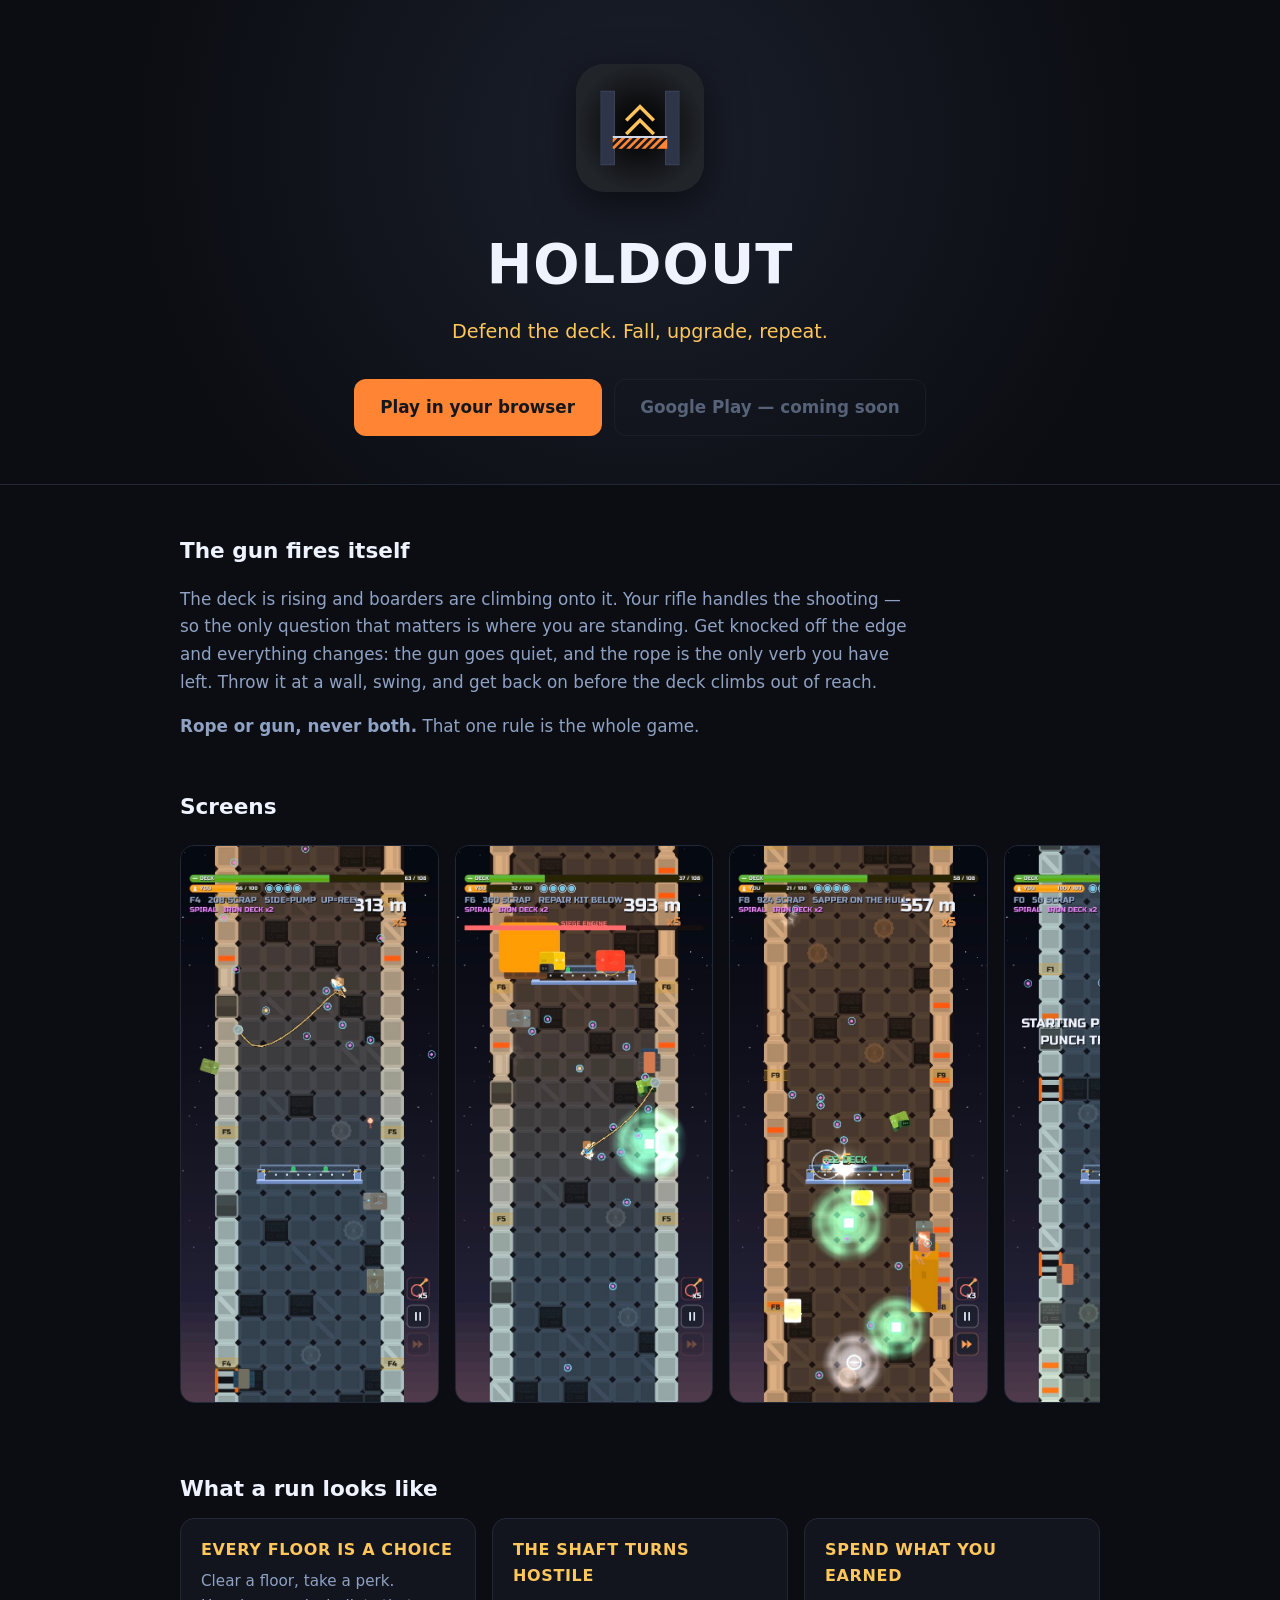
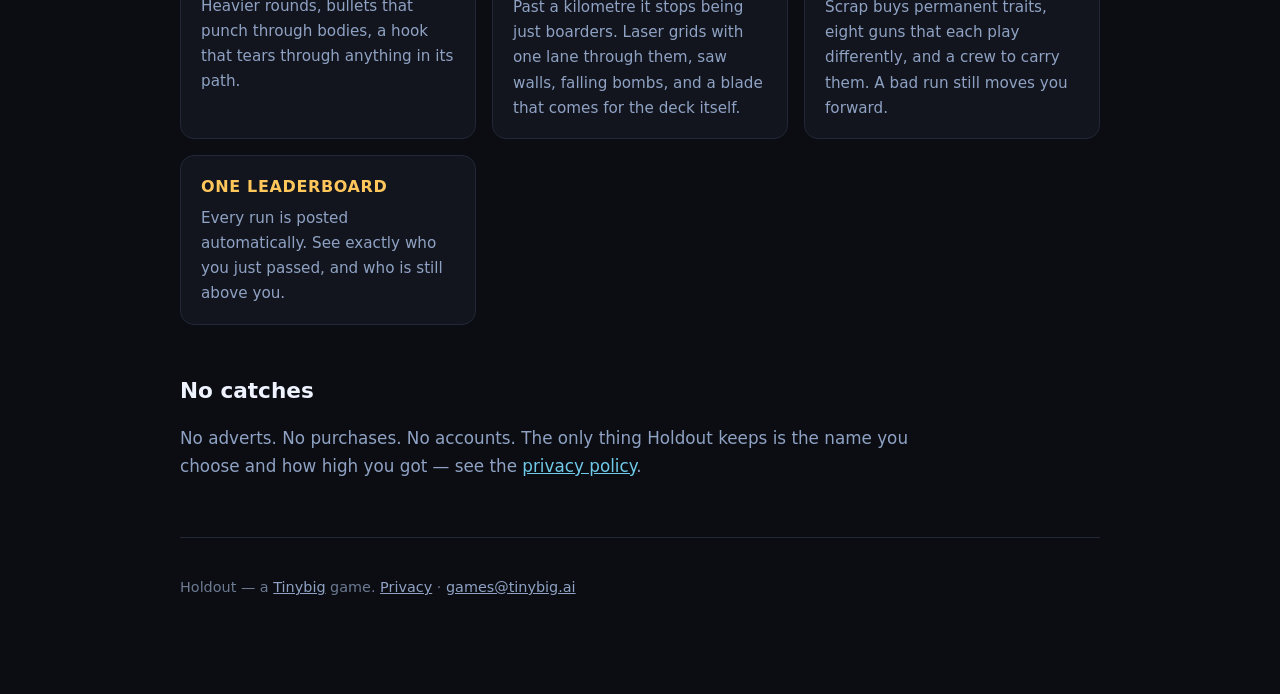
==== holdout/index.html @ 182de976 "Holdout landing page at /holdout, with screenshots and store assets" ====
<!doctype html>
<html lang="en">
<head>
<meta charset="utf-8">
<meta name="viewport" content="width=device-width, initial-scale=1">
<title>Holdout — Defend the Deck</title>
<meta name="description" content="The gun fires itself. Your job is to hold the deck. A one-thumb survival climb: run, jump, and grapple back when the shaft takes you.">

<!-- Link previews. The feature graphic is already 1024x500, which is close
     enough to the 1.91:1 both cards want that it needs no second crop. -->
<meta property="og:title" content="Holdout — Defend the Deck">
<meta property="og:description" content="The gun fires itself. Your job is to hold the deck.">
<meta property="og:image" content="https://games.tinybig.ai/holdout/assets/feature.png">
<meta property="og:url" content="https://games.tinybig.ai/holdout/">
<meta property="og:type" content="website">
<meta name="twitter:card" content="summary_large_image">
<link rel="icon" type="image/png" href="/holdout/assets/icon.png">

<style>
  :root {
    color-scheme: dark;
    --bg: #0b0d12;
    --panel: #12151d;
    --line: #232838;
    --ink: #eef3ff;
    --dim: #8fa2c4;
    --faint: #6c7a92;
    --gold: #ffc65c;
    --orange: #ff8434;
  }
  * { box-sizing: border-box; }
  body {
    margin: 0;
    background: var(--bg);
    color: var(--ink);
    font: 16px/1.65 system-ui, -apple-system, "Segoe UI", Roboto, sans-serif;
  }
  .wrap { max-width: 60rem; margin: 0 auto; padding: 0 1.25rem 5rem; }

  /* Hero. The radial matches the icon's own backdrop so the page and the mark
     read as one thing rather than as art pasted onto a template. */
  header {
    text-align: center;
    padding: 4rem 1.25rem 3rem;
    background: radial-gradient(circle at 50% 30%, #1a1f2b 0%, var(--bg) 70%);
    border-bottom: 1px solid var(--line);
  }
  header img.icon {
    width: 128px; height: 128px; border-radius: 28px;
    box-shadow: 0 12px 40px rgba(0,0,0,.6);
  }
  h1 { font-size: clamp(2.2rem, 7vw, 3.4rem); margin: 1.25rem 0 .35rem; letter-spacing: .02em; }
  .tag { color: var(--gold); font-size: clamp(1rem, 3.4vw, 1.2rem); margin: 0 0 2rem; }

  .cta { display: flex; gap: .75rem; justify-content: center; flex-wrap: wrap; }
  .btn {
    display: inline-block; padding: .85rem 1.6rem; border-radius: 12px;
    font-weight: 600; text-decoration: none; font-size: 1.05rem;
    border: 1px solid transparent; transition: transform .12s ease;
  }
  .btn:active { transform: translateY(1px); }
  .btn-primary { background: var(--orange); color: #15171d; }
  .btn-ghost { border-color: var(--line); color: var(--dim); }
  .btn-ghost[aria-disabled="true"] { opacity: .55; cursor: default; }

  h2 { font-size: 1.35rem; margin: 3rem 0 .75rem; }
  p.lede { color: var(--dim); font-size: 1.05rem; max-width: 46rem; }

  /* Screenshots scroll sideways rather than reflowing into a grid: they are
     tall phone captures, and a grid of them on a wide screen is mostly gaps. */
  .shots {
    display: flex; gap: 1rem; overflow-x: auto; padding: .5rem 0 1.25rem;
    scroll-snap-type: x mandatory; -webkit-overflow-scrolling: touch;
  }
  .shots img {
    height: 62vh; max-height: 620px; width: auto; border-radius: 14px;
    border: 1px solid var(--line); scroll-snap-align: center; flex: 0 0 auto;
  }

  .feats { display: grid; gap: 1rem; grid-template-columns: repeat(auto-fit, minmax(15rem, 1fr)); }
  .feat { background: var(--panel); border: 1px solid var(--line); border-radius: 14px; padding: 1.1rem 1.25rem; }
  .feat h3 { margin: 0 0 .35rem; font-size: 1rem; color: var(--gold); letter-spacing: .04em; }
  .feat p { margin: 0; color: var(--dim); font-size: .95rem; }

  footer { margin-top: 3.5rem; padding-top: 1.5rem; border-top: 1px solid var(--line); color: var(--faint); font-size: .9rem; }
  footer a { color: var(--dim); }
  a { color: #6fc9e8; }
</style>
</head>
<body>

<header>
  <img class="icon" src="/holdout/assets/icon.png" alt="Holdout icon">
  <h1>HOLDOUT</h1>
  <p class="tag">Defend the deck. Fall, upgrade, repeat.</p>
  <div class="cta">
    <a class="btn btn-primary" href="https://holdout-xi.vercel.app/">Play in your browser</a>
    <!-- Swap href and drop aria-disabled the moment the listing is public. -->
    <span class="btn btn-ghost" aria-disabled="true">Google Play — coming soon</span>
  </div>
</header>

<div class="wrap">

  <h2>The gun fires itself</h2>
  <p class="lede">
    The deck is rising and boarders are climbing onto it. Your rifle handles the
    shooting — so the only question that matters is where you are standing.
    Get knocked off the edge and everything changes: the gun goes quiet, and the
    rope is the only verb you have left. Throw it at a wall, swing, and get back
    on before the deck climbs out of reach.
  </p>
  <p class="lede"><strong>Rope or gun, never both.</strong> That one rule is the whole game.</p>

  <h2>Screens</h2>
  <div class="shots">
    <img src="/holdout/assets/shot1.jpg" alt="Swinging on the rope beneath the deck" loading="lazy">
    <img src="/holdout/assets/shot2.jpg" alt="Holding the deck against boarders" loading="lazy">
    <img src="/holdout/assets/shot3.jpg" alt="Choosing a perk between floors" loading="lazy">
    <img src="/holdout/assets/shot4.jpg" alt="A hazard filling the shaft" loading="lazy">
  </div>

  <h2>What a run looks like</h2>
  <div class="feats">
    <div class="feat">
      <h3>EVERY FLOOR IS A CHOICE</h3>
      <p>Clear a floor, take a perk. Heavier rounds, bullets that punch through
         bodies, a hook that tears through anything in its path.</p>
    </div>
    <div class="feat">
      <h3>THE SHAFT TURNS HOSTILE</h3>
      <p>Past a kilometre it stops being just boarders. Laser grids with one lane
         through them, saw walls, falling bombs, and a blade that comes for the
         deck itself.</p>
    </div>
    <div class="feat">
      <h3>SPEND WHAT YOU EARNED</h3>
      <p>Scrap buys permanent traits, eight guns that each play differently, and a
         crew to carry them. A bad run still moves you forward.</p>
    </div>
    <div class="feat">
      <h3>ONE LEADERBOARD</h3>
      <p>Every run is posted automatically. See exactly who you just passed, and
         who is still above you.</p>
    </div>
  </div>

  <h2>No catches</h2>
  <p class="lede">
    No adverts. No purchases. No accounts. The only thing Holdout keeps is the
    name you choose and how high you got — see the
    <a href="/holdout/privacy/">privacy policy</a>.
  </p>

  <footer>
    <p>Holdout — a <a href="https://tinybig.ai">Tinybig</a> game.
       <a href="/holdout/privacy/">Privacy</a> ·
       <a href="mailto:games@tinybig.ai">games@tinybig.ai</a></p>
  </footer>
</div>

</body>
</html>
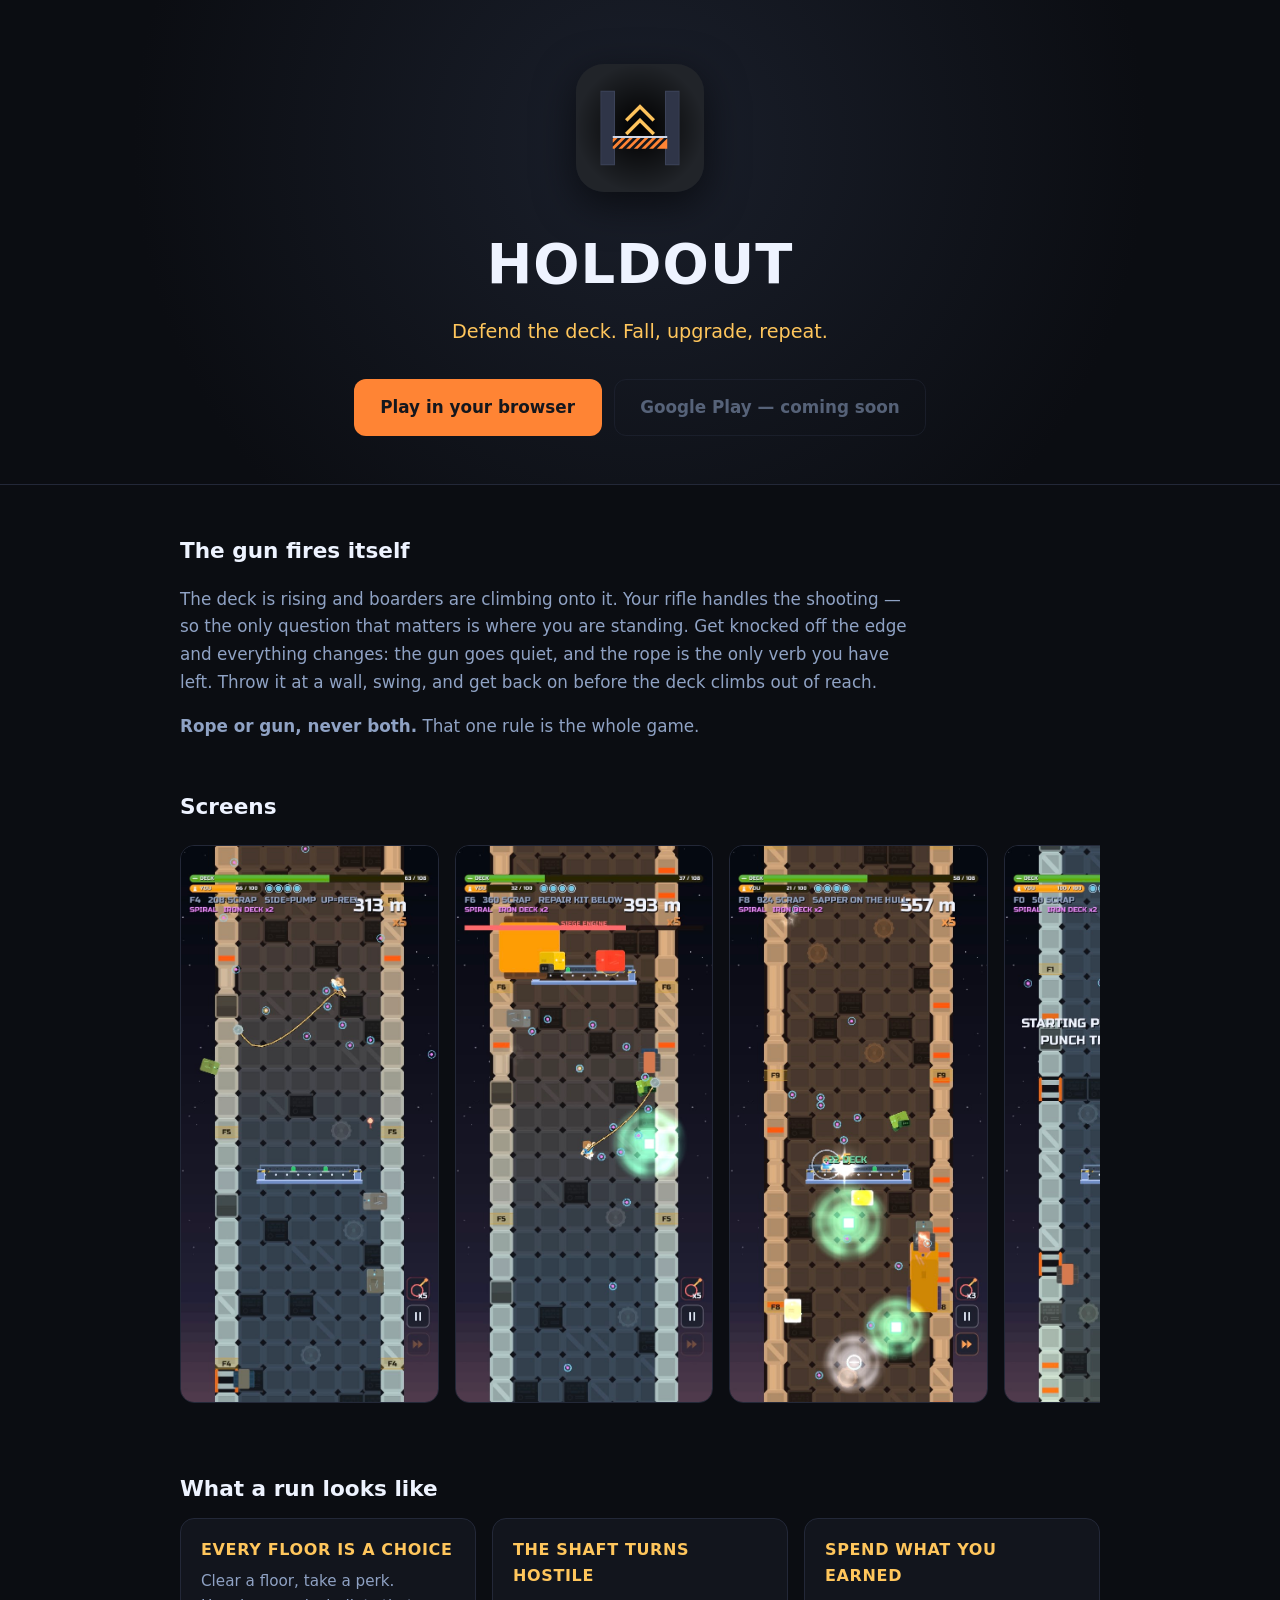
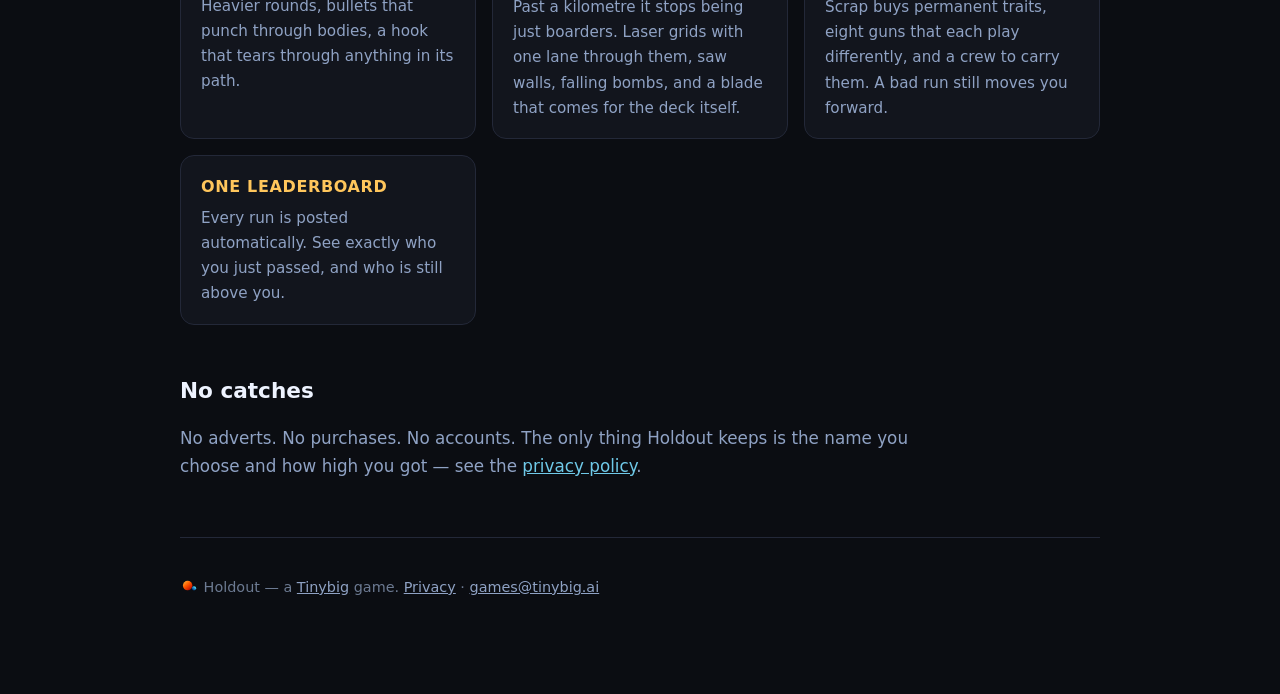
==== commit ea5df5e1: "Tinybig mark on the games site" ====
--- a/holdout/index.html
+++ b/holdout/index.html
@@ -153,7 +153,9 @@
   </p>
 
   <footer>
-    <p>Holdout — a <a href="https://tinybig.ai">Tinybig</a> game.
+    <p><img src="/assets/tinybig-logo.svg" alt="" width="18" height="18"
+       style="vertical-align:-3px;margin-right:.35rem">Holdout — a
+       <a href="https://tinybig.ai">Tinybig</a> game.
        <a href="/holdout/privacy/">Privacy</a> ·
        <a href="mailto:games@tinybig.ai">games@tinybig.ai</a></p>
   </footer>
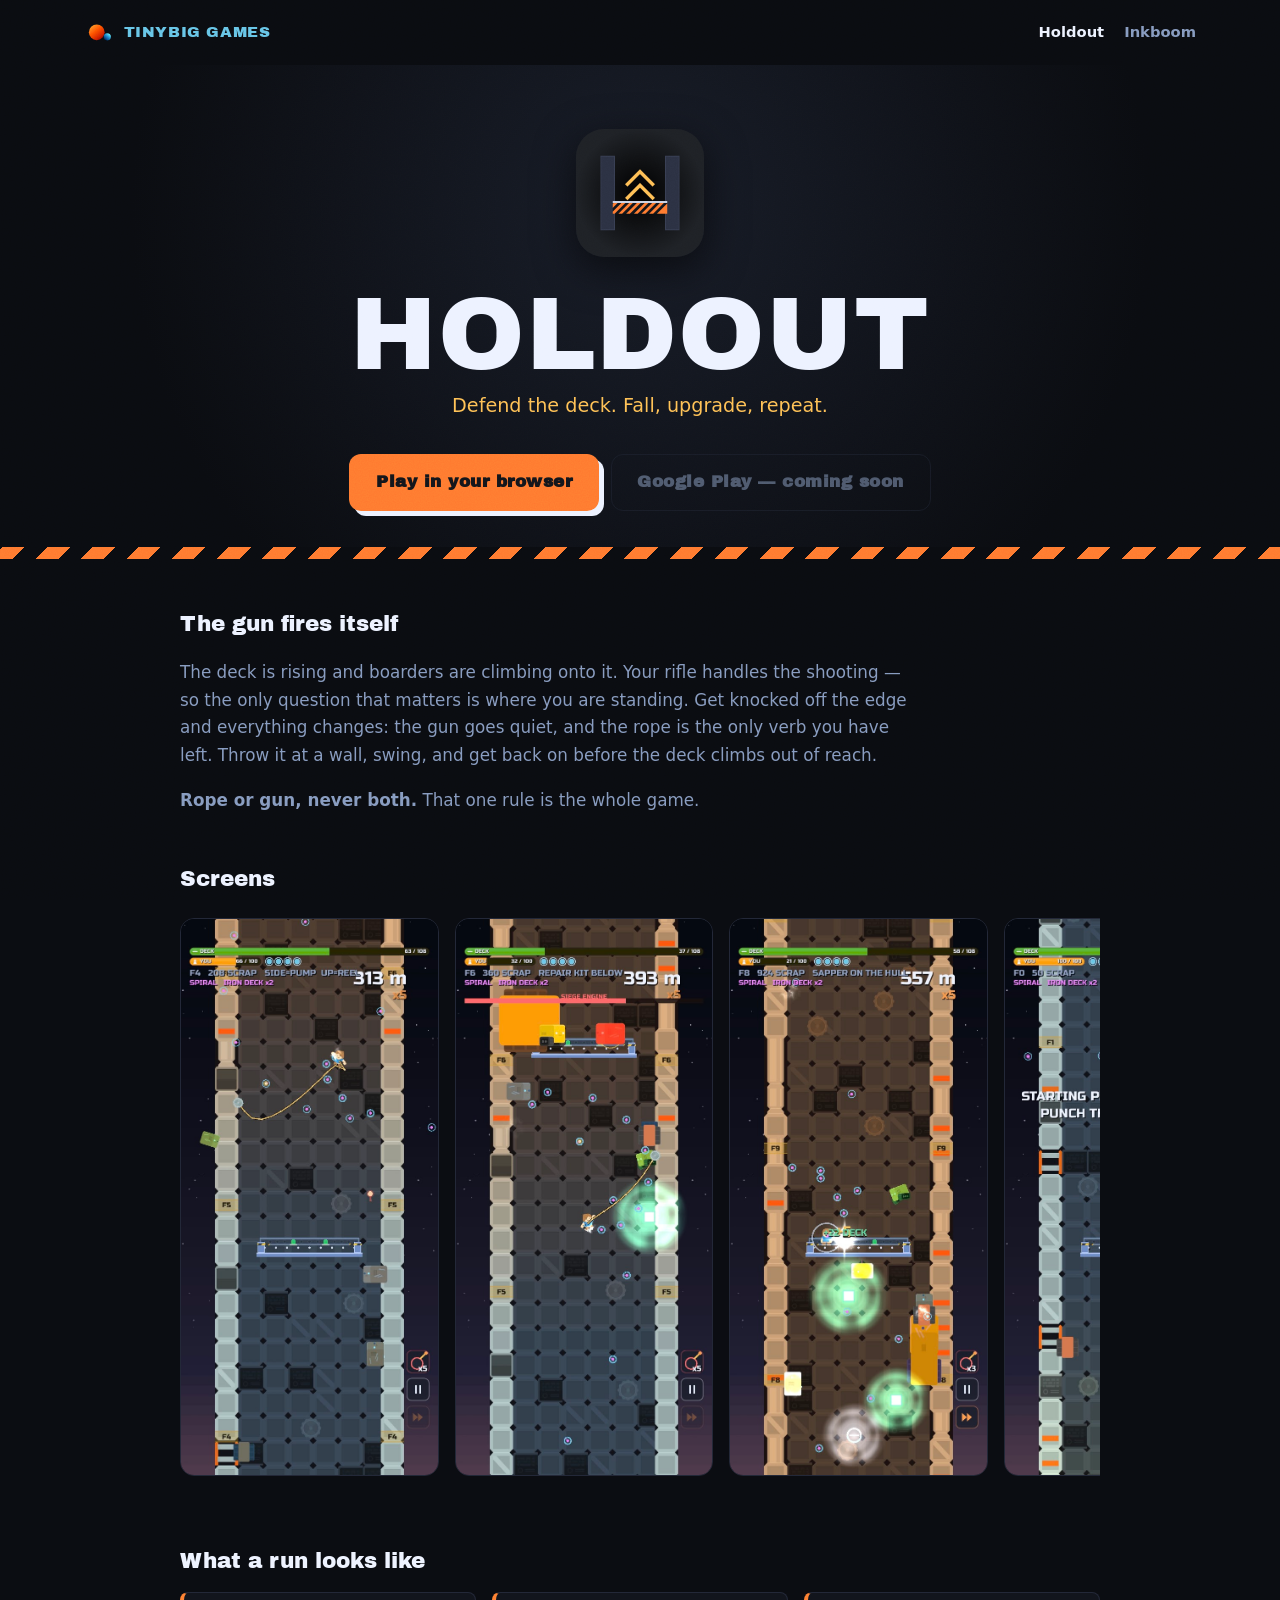
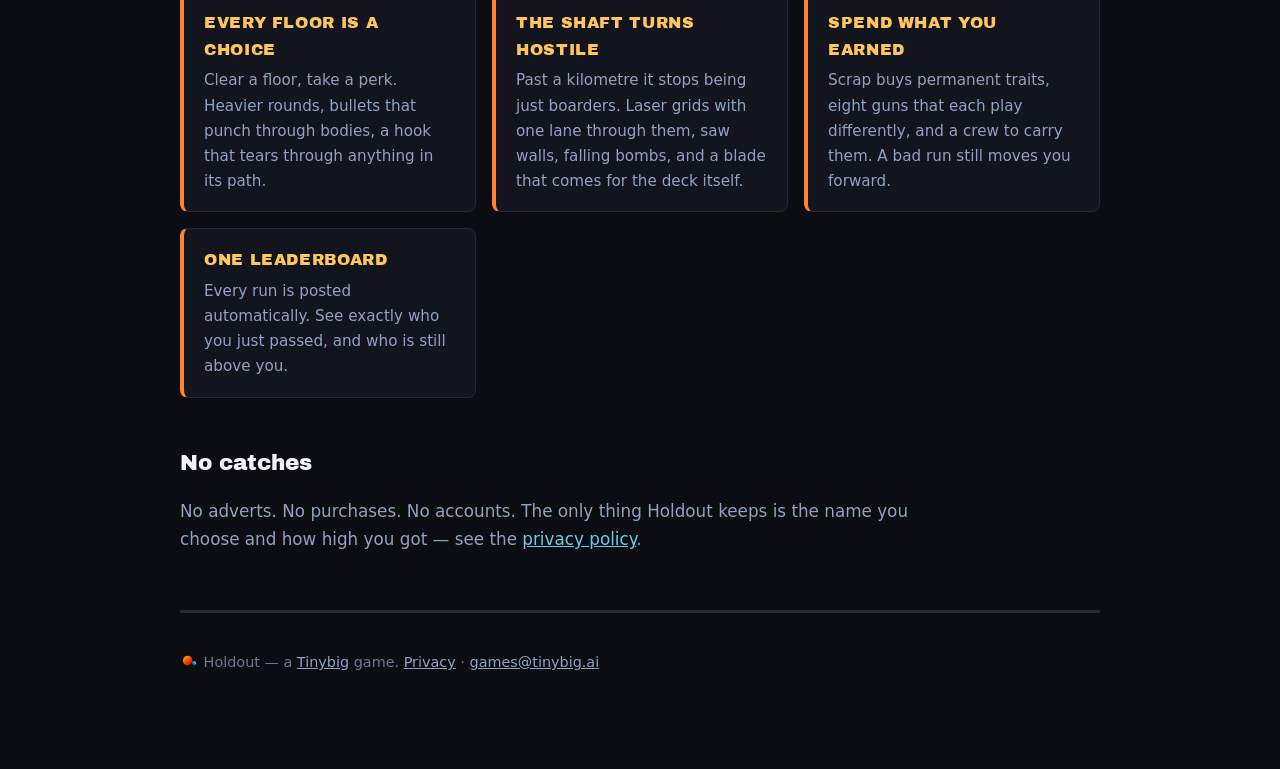
==== commit bbda53a2: "Add Inkboom (page, privacy, playable web build) and a new studio art direction Co-Authored-By: Devin" ====
--- a/holdout/index.html
+++ b/holdout/index.html
@@ -15,6 +15,7 @@
 <meta property="og:type" content="website">
 <meta name="twitter:card" content="summary_large_image">
 <link rel="icon" type="image/png" href="/holdout/assets/icon.png">
+<link rel="stylesheet" href="/assets/site.css">
 
 <style>
   :root {
@@ -85,9 +86,29 @@
   footer { margin-top: 3.5rem; padding-top: 1.5rem; border-top: 1px solid var(--line); color: var(--faint); font-size: .9rem; }
   footer a { color: var(--dim); }
   a { color: #6fc9e8; }
+
+  /* Studio chrome on Holdout's palette, with the deck's hazard stripe. */
+  :root { --page-bg: #0b0d12; --page-ink: #eef3ff; --page-dim: #8fa2c4; --page-line: #232838; --page-accent: #ff8434; }
+  header { border-bottom: 0; position: relative; }
+  header::after { content: ""; position: absolute; left: 0; right: 0; bottom: 0; height: 12px;
+    background: repeating-linear-gradient(-45deg, #ff8434 0 16px, #0b0d12 16px 32px); }
+  h1, h2, .feat h3 { font-family: var(--display); font-weight: 400; }
+  h1 { font-size: clamp(3rem, 12vw, 6.5rem); line-height: .95; letter-spacing: .01em; }
+  .btn-primary { color: #15171d; }
+  .btn-ghost { border-color: var(--line); box-shadow: none; }
+  .feat { border-radius: 8px; border-left: 4px solid var(--orange); }
+  footer { border-top: 3px solid var(--line); }
 </style>
 </head>
 <body>
+
+<nav class="nav">
+  <a class="brand" href="/"><img src="/assets/tinybig-logo.svg" alt="">TINYBIG GAMES</a>
+  <ul>
+    <li><a href="/holdout/" aria-current="page">Holdout</a></li>
+    <li><a href="/inkboom/">Inkboom</a></li>
+  </ul>
+</nav>
 
 <header>
   <img class="icon" src="/holdout/assets/icon.png" alt="Holdout icon">
--- a/assets/site.css
+++ b/assets/site.css
@@ -0,0 +1,72 @@
+/* Studio chrome shared by every page: type, nav, footer, grain.
+   Each game page sets its own palette through the --page-* variables so the
+   studio frame stays the same while every game keeps its own world. */
+@font-face {
+  font-family: "Archivo Black";
+  src: url("/assets/fonts/ArchivoBlack-Regular.ttf") format("truetype");
+  font-display: swap;
+}
+
+:root {
+  --page-bg: #11100f;
+  --page-ink: #f3ecdc;
+  --page-dim: #b8ae9c;
+  --page-line: #2b2825;
+  --page-accent: #ff5a1f;
+  --display: "Archivo Black", "Arial Black", Impact, system-ui, sans-serif;
+  --body: system-ui, -apple-system, "Segoe UI", Roboto, sans-serif;
+}
+* { box-sizing: border-box; }
+html { -webkit-text-size-adjust: 100%; }
+body {
+  margin: 0; background: var(--page-bg); color: var(--page-ink);
+  font: 17px/1.6 var(--body);
+}
+/* Paper grain over everything; pointer-events off so it never eats a tap. */
+body::after {
+  content: ""; position: fixed; inset: 0; pointer-events: none; z-index: 50;
+  background: url("/assets/grain.svg"); opacity: .18; mix-blend-mode: overlay;
+}
+a { color: inherit; }
+img { max-width: 100%; }
+
+.nav {
+  display: flex; align-items: center; justify-content: space-between; gap: 1rem;
+  max-width: 72rem; margin: 0 auto; padding: 1.1rem 1.25rem;
+}
+.nav .brand {
+  display: flex; align-items: center; gap: .6rem; text-decoration: none;
+  font-family: var(--display); letter-spacing: .04em; font-size: .95rem;
+}
+.nav .brand img { width: 30px; height: 30px; }
+.nav .brand { white-space: nowrap; }
+@media (max-width: 420px) { .nav .brand { font-size: .8rem; } .nav ul { gap: .9rem; } }
+.nav ul { display: flex; gap: 1.25rem; list-style: none; margin: 0; padding: 0; }
+.nav ul a { text-decoration: none; font-weight: 600; font-size: .92rem; color: var(--page-dim); }
+.nav ul a:hover, .nav ul a[aria-current] { color: var(--page-ink); }
+
+.display { font-family: var(--display); font-weight: 400; letter-spacing: -.01em; line-height: .92; }
+
+.btn {
+  display: inline-block; padding: .9rem 1.5rem; font-family: var(--display);
+  font-size: 1rem; letter-spacing: .03em; text-decoration: none;
+  border: 3px solid var(--page-ink); border-radius: 6px;
+  box-shadow: 5px 5px 0 var(--page-ink); transition: transform .1s ease, box-shadow .1s ease;
+}
+.btn:hover { transform: translate(-2px, -2px); box-shadow: 7px 7px 0 var(--page-ink); }
+.btn:active { transform: translate(3px, 3px); box-shadow: 2px 2px 0 var(--page-ink); }
+.btn-primary { background: var(--page-accent); color: var(--page-bg); }
+.btn-ghost { background: transparent; color: var(--page-ink); }
+.btn[aria-disabled="true"] { opacity: .5; cursor: default; box-shadow: none; transform: none; }
+
+.site-foot {
+  max-width: 72rem; margin: 4rem auto 0; padding: 2rem 1.25rem 3rem;
+  border-top: 3px solid var(--page-line); color: var(--page-dim); font-size: .92rem;
+  display: flex; flex-wrap: wrap; gap: .5rem 1.5rem; justify-content: space-between;
+}
+.site-foot img { width: 18px; height: 18px; vertical-align: -3px; margin-right: .35rem; }
+.site-foot a { color: var(--page-dim); }
+
+@media (prefers-reduced-motion: reduce) {
+  *, *::before, *::after { animation: none !important; transition: none !important; }
+}
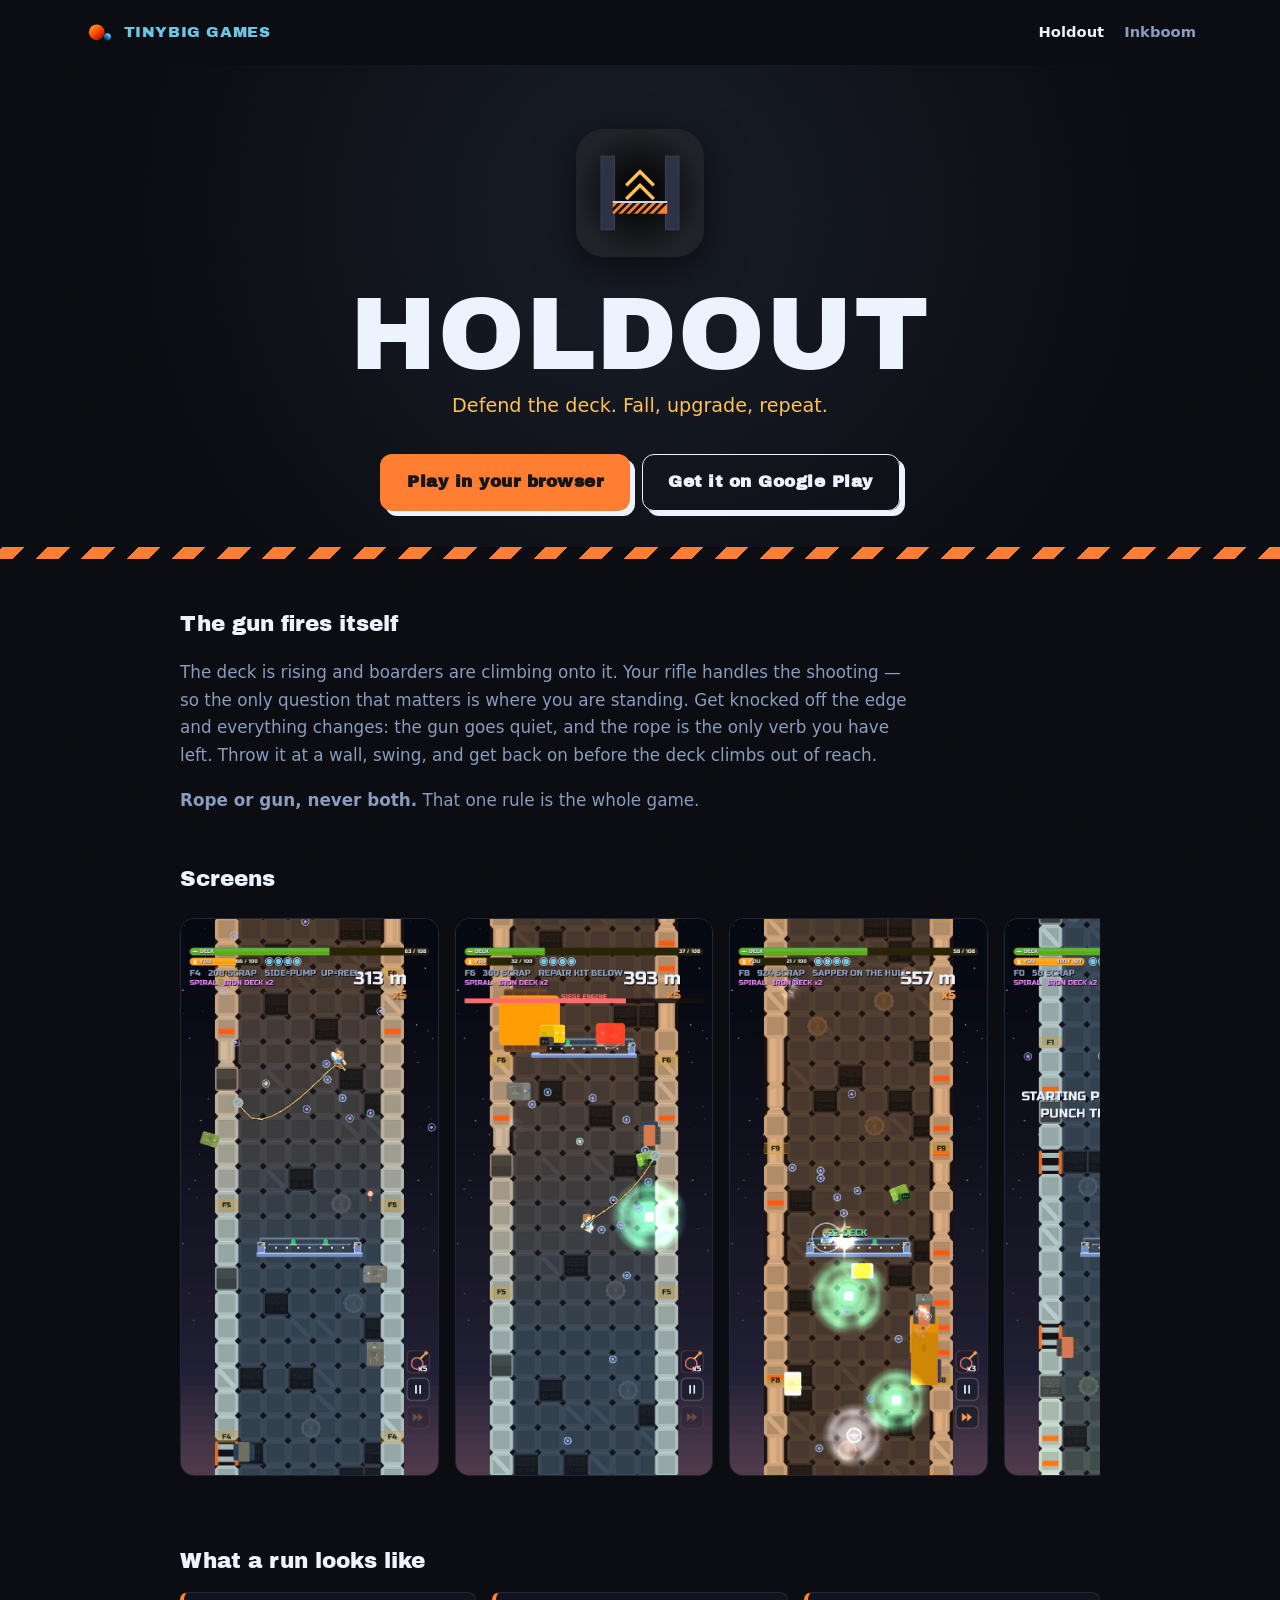
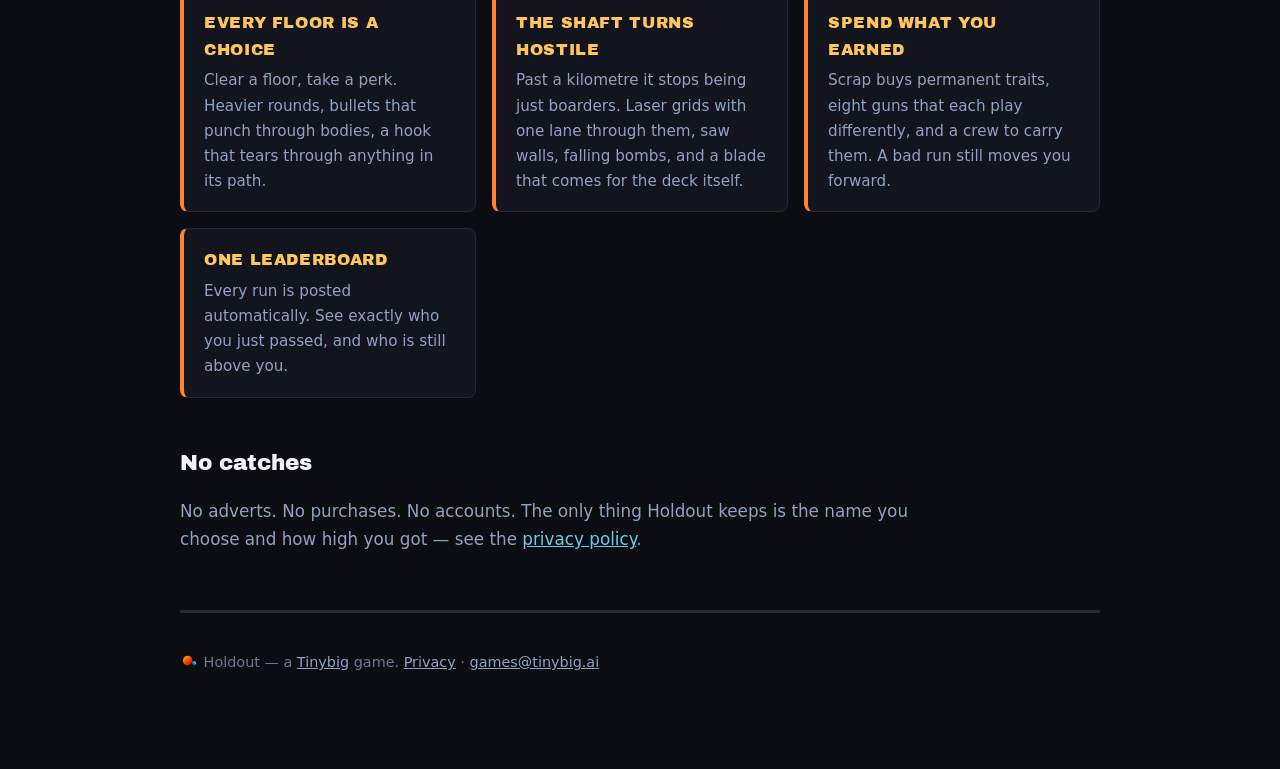
==== commit 027a6909: "Holdout: real Google Play link Co-Authored-By: Devin AI <158243242+devin-ai-integration[bot]@users.n" ====
--- a/holdout/index.html
+++ b/holdout/index.html
@@ -95,7 +95,7 @@
   h1, h2, .feat h3 { font-family: var(--display); font-weight: 400; }
   h1 { font-size: clamp(3rem, 12vw, 6.5rem); line-height: .95; letter-spacing: .01em; }
   .btn-primary { color: #15171d; }
-  .btn-ghost { border-color: var(--line); box-shadow: none; }
+  .btn-ghost { border-color: var(--page-ink); color: var(--page-ink); }
   .feat { border-radius: 8px; border-left: 4px solid var(--orange); }
   footer { border-top: 3px solid var(--line); }
 </style>
@@ -116,8 +116,7 @@
   <p class="tag">Defend the deck. Fall, upgrade, repeat.</p>
   <div class="cta">
     <a class="btn btn-primary" href="https://holdout-xi.vercel.app/">Play in your browser</a>
-    <!-- Swap href and drop aria-disabled the moment the listing is public. -->
-    <span class="btn btn-ghost" aria-disabled="true">Google Play — coming soon</span>
+    <a class="btn btn-ghost" href="https://play.google.com/store/apps/details?id=ai.tinybig.games.holdout">Get it on Google Play</a>
   </div>
 </header>
 
